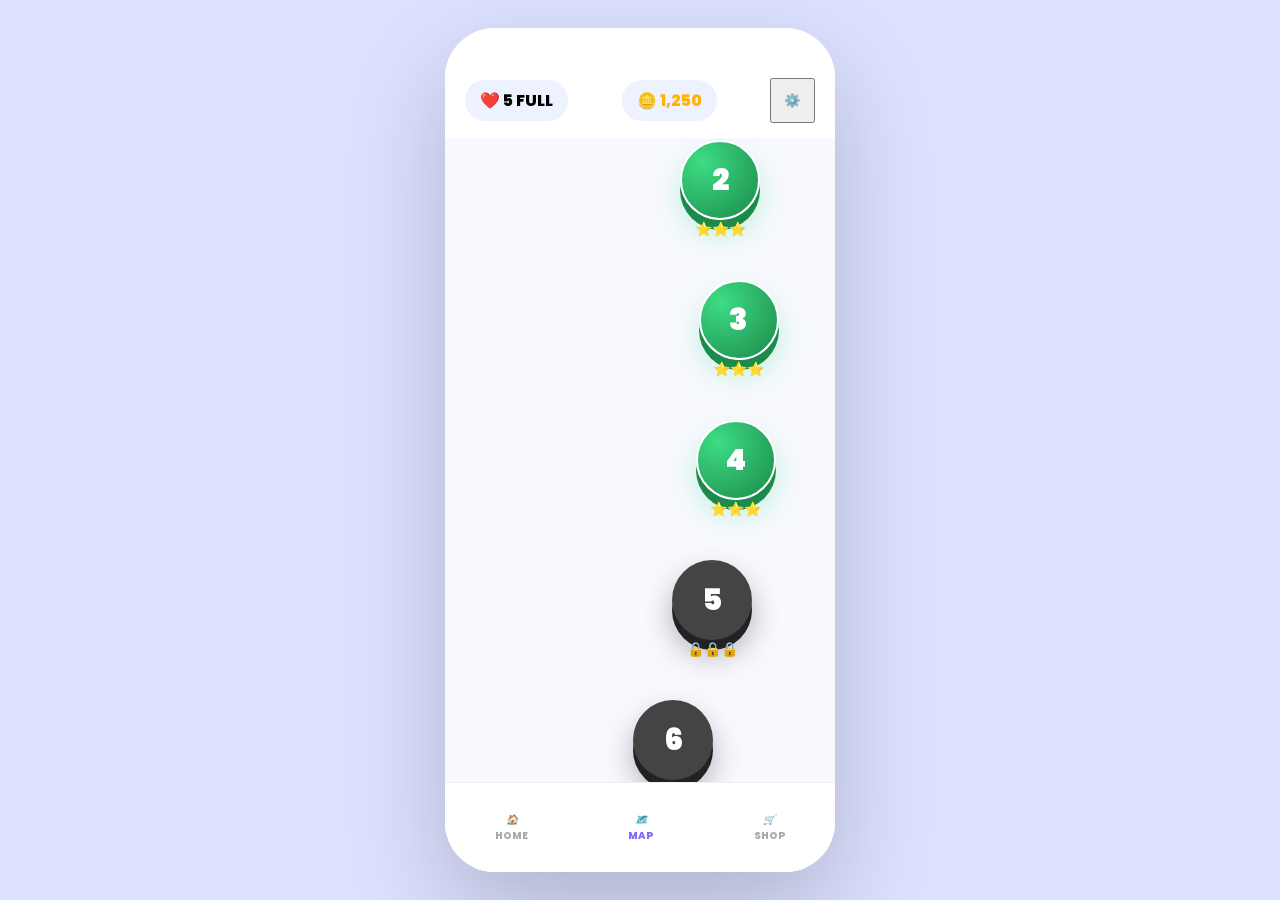
==== index.html @ 7d2faa35 "UI OVERHAUL: Replaced generic powerup icons with custom, highly detailed SVGs and a 3D-styled bomb e" ====
<!DOCTYPE html>
<html lang="en">
<head>
  <meta charset="UTF-8" />
  <meta name="viewport" content="width=device-width, initial-scale=1.0, maximum-scale=1.0, user-scalable=no, viewport-fit=cover" />
  <title>Bubble Shooter Pro</title>
  <link rel="preconnect" href="https://fonts.googleapis.com">
  <link href="https://fonts.googleapis.com/css2?family=Poppins:wght@400;600;700;900&display=swap" rel="stylesheet">
  <link rel="stylesheet" href="style.css">
</head>
<body>

<div class="game-container">

  <!-- MAP SCREEN (RESTORED FOREST) -->
  <div id="mapScreen" class="screen map-screen">
    <header class="hud-top-premium" style="background:#fff; padding: 50px 20px 15px;">
      <div class="hud-item" style="background:#eef2ff; padding:8px 15px; border-radius:20px; font-weight:800;">❤️ 5 <span>FULL</span></div>
      <div class="hud-item" style="background:#eef2ff; padding:8px 15px; border-radius:20px; font-weight:800; color:#ffb300;">🪙 <span id="map-coins">1250</span></div>
      <button class="hud-btn-p" style="width:45px; height:45px;" onclick="showScreen('settingsScreen')">⚙️</button>
    </header>
    <div class="map-scroller" id="mapScrollArea"><div id="levelPath" style="position:relative;"></div></div>
    <footer style="height:90px; background:#fff; display:flex; justify-content:space-around; align-items:center; border-top:1px solid #eee;">
      <div style="text-align:center; color:#aaa; font-size:10px; font-weight:800;"><i>🏠</i><br>HOME</div>
      <div style="text-align:center; color:#7b6cff; font-size:10px; font-weight:800;"><i>🗺️</i><br>MAP</div>
      <div style="text-align:center; color:#aaa; font-size:10px; font-weight:800;"><i>🛒</i><br>SHOP</div>
    </footer>
  </div>

  <!-- GAMEPLAY SCREEN (THE PHOTO CLONE) -->
  <div id="gameplayScreen" class="screen hidden play-bg">
    
    <header class="hud-top-premium">
      <button class="hamburger-btn" onclick="showScreen('mapScreen')">
        <div class="line"></div>
        <div class="line"></div>
        <div class="line"></div>
      </button>

      <div class="star-progress-track">
        <div class="star-progress-fill" style="width: 45%;"></div>
        <div class="star-wrapper" style="left: 33%;"><div class="p-star active">★</div></div>
        <div class="star-wrapper" style="left: 66%;"><div class="p-star">★</div></div>
        <div class="star-wrapper" style="left: 100%;"><div class="p-star">★</div></div>
      </div>

      <div class="score-pill">
        <h3 id="score">2450</h3>
      </div>
    </header>

    <canvas id="gameCanvas" style="position: absolute; top: 0; left: 0; width: 100%; height: 100%; z-index: 0;"></canvas>

    <footer class="hud-bottom-p">
      <div class="ammo-pill" id="ammo-val">55</div>
      
      <div class="shooter-row">
        <div class="main-ball-wrap">
          <div id="currentBall" class="cannon-ball-p" style="width:58px; height:58px;"></div>
          <div class="bubble-star-p" style="font-size: 32px;">✶</div>
        </div>
        <div class="reserve-ball-wrap" onclick="swapBubbles()">
          <div id="nextBall" class="cannon-ball-p" style="width:38px; height:38px;"></div>
          <div class="bubble-star-p" style="font-size: 24px;">✶</div>
          <!-- Slimmer & Swirly (Ghumaodar) Light Purple Arrows -->
          <svg class="swap-arrows" viewBox="0 0 100 100">
            <path d="M35,30 Q50,20 65,30" fill="none" stroke="rgba(214, 186, 255, 0.7)" stroke-width="5" stroke-linecap="round" />
            <path d="M62,25 L68,32 L58,35" fill="none" stroke="rgba(214, 186, 255, 0.7)" stroke-width="5" stroke-linecap="round" stroke-linejoin="round" />
            <path d="M65,70 Q50,80 35,70" fill="none" stroke="rgba(214, 186, 255, 0.7)" stroke-width="5" stroke-linecap="round" />
            <path d="M38,75 L32,68 L42,65" fill="none" stroke="rgba(214, 186, 255, 0.7)" stroke-width="5" stroke-linecap="round" stroke-linejoin="round" />
          </svg>
        </div>













      </div>

      <div class="pu-grid-p">
        <!-- Bomb -->
        <div class="pu-glass-btn pu-purple">
          <span style="font-size:42px; filter: drop-shadow(0 4px 4px rgba(0,0,0,0.4)); margin-top: -5px;">💣</span>
          <div class="pu-badge-premium pu-badge-purple">19</div>
        </div>
        
        <!-- Aim -->
        <div class="pu-glass-btn pu-cyan">
          <svg viewBox="0 0 100 100" style="width:80%; height:80%;">
            <circle cx="60" cy="20" r="20" fill="#fff" opacity="0.2" filter="blur(2px)"/>
            <path d="M 20,80 L 60,20 L 90,50" fill="none" stroke="#3ddc84" stroke-width="4" stroke-dasharray="4,4" stroke-linecap="round"/>
            <circle cx="20" cy="80" r="10" fill="#3ddc84" stroke="#fff" stroke-width="2"/>
            <circle cx="55" cy="15" r="6" fill="#3ddc84" stroke="#fff" stroke-width="1.5"/>
            <circle cx="65" cy="25" r="6" fill="#3ddc84" stroke="#fff" stroke-width="1.5"/>
          </svg>
          <div class="pu-badge-premium pu-badge-green">✓</div>
        </div>
        
        <!-- Rotate -->
        <div class="pu-glass-btn pu-cyan">
          <svg viewBox="0 0 100 100" style="width:80%; height:80%;">
            <defs>
              <radialGradient id="cyG"><stop offset="0%" stop-color="#ccffff"/><stop offset="100%" stop-color="#00ddff"/></radialGradient>
              <radialGradient id="grG"><stop offset="0%" stop-color="#ccffcc"/><stop offset="100%" stop-color="#00cc00"/></radialGradient>
              <radialGradient id="rdG"><stop offset="0%" stop-color="#ffcccc"/><stop offset="100%" stop-color="#ff0000"/></radialGradient>
            </defs>
            <!-- Arrows -->
            <path d="M 35,35 Q 50,20 65,35" fill="none" stroke="#fff" stroke-width="3" stroke-linecap="round"/>
            <polygon points="68,36 60,30 60,40" fill="#fff" />
            
            <path d="M 75,50 Q 75,70 55,80" fill="none" stroke="#fff" stroke-width="3" stroke-linecap="round"/>
            <polygon points="52,80 60,86 60,76" fill="#fff" />
            
            <path d="M 25,50 Q 25,70 45,80" fill="none" stroke="#fff" stroke-width="3" stroke-linecap="round"/>
            <polygon points="25,48 20,56 30,56" fill="#fff" />
            
            <!-- Bubbles -->
            <circle cx="50" cy="25" r="14" fill="url(#cyG)" stroke="#fff" stroke-width="2"/>
            <circle cx="25" cy="65" r="14" fill="url(#grG)" stroke="#fff" stroke-width="2"/>
            <circle cx="75" cy="65" r="14" fill="url(#rdG)" stroke="#fff" stroke-width="2"/>
          </svg>
          <div class="pu-badge-premium pu-badge-purple">2</div>
        </div>
        
        <!-- Ghost/Wind -->
        <div class="pu-glass-btn pu-purple">
          <svg viewBox="0 0 100 100" style="width:85%; height:85%;">
            <path d="M20,60 Q30,30 50,40 T80,40 Q60,70 40,70 T10,70 Z" fill="#fff" opacity="0.5" filter="blur(2px)"/>
            <path d="M30,50 Q45,35 60,50 T90,45" fill="none" stroke="#fff" stroke-width="3" stroke-linecap="round" opacity="0.8"/>
            <path d="M25,65 Q40,50 55,60 T85,60" fill="none" stroke="#fff" stroke-width="2" stroke-linecap="round" opacity="0.6"/>
            <circle cx="40" cy="45" r="10" fill="#fff" opacity="0.9" />
            <circle cx="30" cy="55" r="6" fill="#fff" opacity="0.8" />
          </svg>
          <div class="pu-badge-premium pu-badge-purple">13</div>
        </div>
      </div>
    </footer>


  </div>

</div>

<script src="game.js"></script>
</body>
</html>
---- style.css ----
:root {
  --p-purple: #7b6cff;
  --p-light-bg: #f3f6ff;
  --p-green: #3ddc84;
}

* { margin: 0; padding: 0; box-sizing: border-box; font-family: 'Poppins', sans-serif; }

body { background: #dce1ff; display: flex; justify-content: center; align-items: center; height: 100vh; overflow: hidden; }

.game-container {
  width: 390px; height: 844px; background: #fff; border-radius: 50px;
  position: relative; overflow: hidden; box-shadow: 0 40px 100px rgba(0,0,0,0.2);
}

.screen { position: absolute; inset: 0; display: flex; flex-direction: column; z-index: 10; }
.hidden { display: none !important; }

/* --- PLAY PAGE (EXACT PHOTO MATCH) --- */
.play-bg { 
  background: linear-gradient(180deg, #6c8cff 0%, #a2b9ff 40%, #fff 100%); 
}

.hud-top-premium {
  padding: 45px 12px 10px; display: flex; justify-content: space-between; align-items: center;
  background: transparent; z-index: 50; gap: 5px;
}
/* ──────── NEW PREMIUM HUD STYLES ──────── */
.hamburger-btn {
  width: 44px; height: 44px; 
  background: linear-gradient(180deg, #4da6ff 0%, #0077ff 100%);
  border: 2px solid #005bb5; border-radius: 8px;
  display: flex; flex-direction: column; justify-content: center; align-items: center; gap: 4px;
  box-shadow: inset 0 2px 4px rgba(255,255,255,0.4), 0 4px 6px rgba(0,0,0,0.3);
}
.hamburger-btn .line {
  width: 24px; height: 4px; background: #003366; border-radius: 2px;
  box-shadow: 0 1px 1px rgba(255,255,255,0.3);
}

.star-progress-track {
  flex: 1; max-width: 220px; height: 26px;
  background: #2b3553; border-radius: 13px; position: relative;
  box-shadow: inset 0 3px 6px rgba(0,0,0,0.5), 0 1px 2px rgba(255,255,255,0.2);
  border: 1px solid #1a2238; display: flex; align-items: center; margin: 0 10px;
}
.star-progress-fill {
  height: 100%; background: linear-gradient(180deg, #66ccff 0%, #0088ff 100%);
  border-radius: 13px; position: absolute; left: 0; top: 0;
  box-shadow: inset 0 2px 4px rgba(255,255,255,0.6);
}
.star-wrapper {
  position: absolute; top: 50%; transform: translate(-50%, -50%); z-index: 2;
}
.p-star {
  font-size: 24px; color: #7a8ba3; text-shadow: 0 2px 4px rgba(0,0,0,0.5);
  -webkit-text-stroke: 1px #5a6b83;
}
.p-star.active {
  color: #ffcc00; text-shadow: 0 2px 6px rgba(255,204,0,0.6), 0 2px 4px rgba(0,0,0,0.5);
  -webkit-text-stroke: 1px #cc9900; font-size: 28px;
}

.score-pill {
  background: #2b3553; border-radius: 15px; padding: 4px 14px;
  box-shadow: inset 0 3px 6px rgba(0,0,0,0.5), 0 1px 2px rgba(255,255,255,0.2);
  border: 1px solid #1a2238;
}
.score-pill h3 {
  font-size: 18px; color: #ffffff; font-weight: 900; margin: 0; letter-spacing: 1px;
}

.goal-icon-p { width: 22px; height: 22px; background: radial-gradient(circle at 6px 6px, #e1baff, #c76bff); border-radius: 50%; box-shadow: inset -1px -1px 3px rgba(0,0,0,0.2); }
.cannon-ball-p {
    width: 100%; height: 100%; 
    border-radius: 50% !important; /* Forced Circle */
    box-shadow: inset -3px -3px 8px rgba(0,0,0,0.3);
}

.goal-box-p h3 { font-size: 16px; color: #4a4a8c; font-weight: 900; }




/* THE SMOOTH WAVE (FIXED) */
.hud-bottom-p {
    position: absolute; bottom: 0; width: 100%; height: 180px;
    background: #f0f4ff; border-top-left-radius: 50px; border-top-right-radius: 50px;
    display: flex; justify-content: center; align-items: center; z-index: 100;
}
.wave-svg { position: absolute; top: -50px; left: 0; width: 100%; height: 60px; fill: #f0f4ff; }

/* ──────── PRECISE PHOTO CLONE HUD ──────── */
.hud-bottom-p {
    position: absolute; bottom: 0; width: 100%; height: 260px;
    background: transparent; pointer-events: none;
    display: flex; flex-direction: column; align-items: center; justify-content: flex-end;
    padding-bottom: 25px;
}

/* Ammo Pill Box */
.ammo-pill {
    background: #4a4a8c; color: #fff; font-weight: 900; font-size: 18px;
    padding: 4px 15px; border-radius: 20px; margin-bottom: 10px;
    box-shadow: 0 4px 10px rgba(0,0,0,0.2); pointer-events: auto;
}

/* Shooter Row */
.shooter-row {
    display: flex; align-items: center; gap: 20px; margin-bottom: 30px; pointer-events: auto;
}
.main-ball-wrap {
    position: relative; border-radius: 50%;
    display: flex; justify-content: center; align-items: center;
    aspect-ratio: 1 / 1; flex-shrink: 0;
}
.main-ball-wrap::after {
    content: '✶'; position: absolute; color: rgba(255,255,255,0.7); font-size: 30px; z-index: 5;
    pointer-events: none;
}

.reserve-ball-wrap {
    position: relative; aspect-ratio: 1 / 1; flex-shrink: 0;
    display: flex; justify-content: center; align-items: center; border-radius: 50%;
}

.swap-arrows { 
    position: absolute; width: 250%; height: 250%; opacity: 0.9; cursor: pointer; 
    animation: spin-premium 6s linear infinite; z-index: 6;
    pointer-events: none;
    transform-origin: center center;
}



@keyframes spin-premium { 
    from { transform: rotate(0deg) scale(1); } 
    50% { transform: rotate(180deg) scale(1.05); }
    to { transform: rotate(360deg) scale(1); } 
}



/* Wide Rectangle Powerup Grid */
.pu-grid-p {
    display: flex; gap: 8px; pointer-events: auto; width: 96%; max-width: 420px; justify-content: center;
}
.pu-glass-btn {
    flex: 1; height: 60px; border-radius: 12px; position: relative;
    border: 1px solid rgba(255,255,255,0.6); box-shadow: 0 4px 10px rgba(0,0,0,0.15), inset 0 -2px 4px rgba(0,0,0,0.1);
    display: flex; justify-content: center; align-items: center; cursor: pointer;
    overflow: hidden;
}
.pu-purple { background: linear-gradient(180deg, #d3d1f0, #9f9ee5); }
.pu-cyan { background: linear-gradient(180deg, #5de1ff, #00aaff); }

/* Glossy Shine */
.pu-glass-btn::before {
    content: ''; position: absolute; top: 0; left: 0; width: 100%; height: 50%;
    background: linear-gradient(180deg, rgba(255,255,255,0.7) 0%, rgba(255,255,255,0) 100%);
    border-radius: 12px 12px 50% 50%;
}
.pu-glass-btn svg { z-index: 2; filter: drop-shadow(0 2px 2px rgba(0,0,0,0.2)); }

/* Badges */
.pu-badge-premium {
    position: absolute; bottom: -5px; right: -5px; 
    color: #fff; font-size: 13px; font-weight: 900;
    width: 28px; height: 28px; border-radius: 50%;
    display: flex; justify-content: center; align-items: center;
    border: 2px solid #fff; box-shadow: 0 2px 5px rgba(0,0,0,0.3);
    z-index: 5;
    text-shadow: 0 1px 2px rgba(0,0,0,0.3);
}
.pu-badge-purple { background: radial-gradient(circle at 30% 30%, #e666ff, #aa00ff); }
.pu-badge-green { background: radial-gradient(circle at 30% 30%, #66ff66, #00cc00); }


.bubble-star-p {
    position: absolute; color: rgba(255,255,255,0.7); font-size: 20px; z-index: 5;
    pointer-events: none; width: 100%; height: 100%;
    display: flex; justify-content: center; align-items: center;
}
.reserve-ball-wrap::after {
    content: '✶'; position: absolute; color: rgba(255,255,255,0.7); font-size: 24px; z-index: 5;
    pointer-events: none;
}

/* MAP SCREEN (RESTORED) */
.map-screen { background: #f8f9ff; display: flex; flex-direction: column; }
.map-scroller { flex: 1; overflow-y: auto; background: url('https://images.unsplash.com/photo-1542273917363-3b1817f69a2d?auto=format&fit=crop&w=800&q=80') center; background-size: cover; scrollbar-width: none; position: relative; }
.node-premium { position: absolute; width: 80px; height: 80px; border-radius: 50%; background: #444; display: flex; justify-content: center; align-items: center; font-weight: 900; font-size: 30px; color: #fff; box-shadow: 0 10px 0 #222, 0 15px 30px rgba(0,0,0,0.3); }
.node-premium.unlocked { background: radial-gradient(circle at 20px 20px, #3ddc84, #1b8a4a); box-shadow: 0 10px 0 #1b8a4a, 0 15px 30px rgba(61,220,132,0.3); border: 2px solid #fff; }
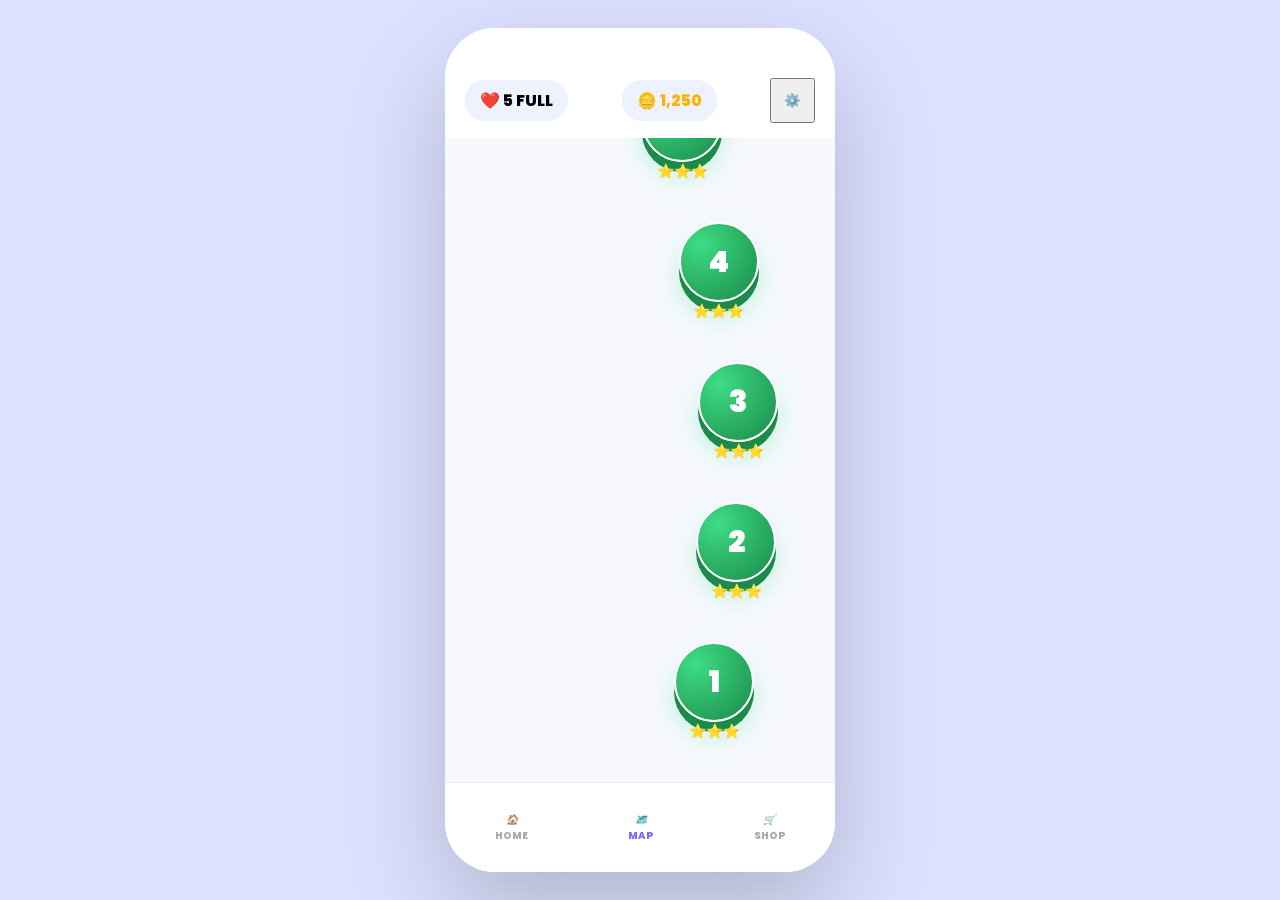
==== commit 9fe10758: "MAP UX: Added a smart floating arrow button (FAB) on the level map. The button appears automatically" ====
--- a/index.html
+++ b/index.html
@@ -20,6 +20,14 @@
       <button class="hud-btn-p" style="width:45px; height:45px;" onclick="showScreen('settingsScreen')">⚙️</button>
     </header>
     <div class="map-scroller" id="mapScrollArea"><div id="levelPath" style="position:relative;"></div></div>
+    
+    <!-- Focus Current Level Button -->
+    <button id="focusCurrentBtn" class="focus-current-btn hidden" onclick="scrollToCurrentLevel()">
+      <svg id="focusArrow" viewBox="0 0 24 24" fill="white" width="30" height="30" style="transition: transform 0.3s;">
+          <path d="M20 12l-1.41-1.41L13 16.17V4h-2v12.17l-5.58-5.59L4 12l8 8 8-8z"/>
+      </svg>
+    </button>
+    
     <footer style="height:90px; background:#fff; display:flex; justify-content:space-around; align-items:center; border-top:1px solid #eee;">
       <div style="text-align:center; color:#aaa; font-size:10px; font-weight:800;"><i>🏠</i><br>HOME</div>
       <div style="text-align:center; color:#7b6cff; font-size:10px; font-weight:800;"><i>🗺️</i><br>MAP</div>
@@ -94,50 +102,79 @@
         
         <!-- Aim -->
         <div class="pu-glass-btn pu-cyan">
-          <svg viewBox="0 0 100 100" style="width:80%; height:80%;">
-            <circle cx="60" cy="20" r="20" fill="#fff" opacity="0.2" filter="blur(2px)"/>
-            <path d="M 20,80 L 60,20 L 90,50" fill="none" stroke="#3ddc84" stroke-width="4" stroke-dasharray="4,4" stroke-linecap="round"/>
-            <circle cx="20" cy="80" r="10" fill="#3ddc84" stroke="#fff" stroke-width="2"/>
-            <circle cx="55" cy="15" r="6" fill="#3ddc84" stroke="#fff" stroke-width="1.5"/>
-            <circle cx="65" cy="25" r="6" fill="#3ddc84" stroke="#fff" stroke-width="1.5"/>
+          <svg viewBox="0 0 100 100" style="width:85%; height:85%;">
+            <circle cx="20" cy="85" r="10" fill="#3ddc84" stroke="#fff" stroke-width="2"/>
+            <path d="M 27,78 L 85,20 L 55,5" fill="none" stroke="#66ff66" stroke-width="6" stroke-dasharray="6,6" stroke-linecap="round"/>
+            <circle cx="85" cy="20" r="6" fill="#3ddc84"/>
+            <polygon points="55,5 65,10 60,20" fill="#66ff66" />
+            <circle cx="20" cy="85" r="15" fill="#fff" opacity="0.3" filter="blur(3px)"/>
           </svg>
           <div class="pu-badge-premium pu-badge-green">✓</div>
         </div>
         
         <!-- Rotate -->
         <div class="pu-glass-btn pu-cyan">
-          <svg viewBox="0 0 100 100" style="width:80%; height:80%;">
+          <svg viewBox="0 0 100 100" style="width:85%; height:85%;">
             <defs>
-              <radialGradient id="cyG"><stop offset="0%" stop-color="#ccffff"/><stop offset="100%" stop-color="#00ddff"/></radialGradient>
-              <radialGradient id="grG"><stop offset="0%" stop-color="#ccffcc"/><stop offset="100%" stop-color="#00cc00"/></radialGradient>
-              <radialGradient id="rdG"><stop offset="0%" stop-color="#ffcccc"/><stop offset="100%" stop-color="#ff0000"/></radialGradient>
+              <radialGradient id="cyG" cx="30%" cy="30%" r="70%">
+                <stop offset="0%" stop-color="#ccffff"/><stop offset="30%" stop-color="#00ddff"/><stop offset="100%" stop-color="#0066cc"/>
+              </radialGradient>
+              <radialGradient id="grG" cx="30%" cy="30%" r="70%">
+                <stop offset="0%" stop-color="#ccffcc"/><stop offset="30%" stop-color="#33cc33"/><stop offset="100%" stop-color="#006600"/>
+              </radialGradient>
+              <radialGradient id="rdG" cx="30%" cy="30%" r="70%">
+                <stop offset="0%" stop-color="#ffcccc"/><stop offset="30%" stop-color="#ff4d4d"/><stop offset="100%" stop-color="#990000"/>
+              </radialGradient>
             </defs>
-            <!-- Arrows -->
-            <path d="M 35,35 Q 50,20 65,35" fill="none" stroke="#fff" stroke-width="3" stroke-linecap="round"/>
-            <polygon points="68,36 60,30 60,40" fill="#fff" />
             
-            <path d="M 75,50 Q 75,70 55,80" fill="none" stroke="#fff" stroke-width="3" stroke-linecap="round"/>
-            <polygon points="52,80 60,86 60,76" fill="#fff" />
-            
-            <path d="M 25,50 Q 25,70 45,80" fill="none" stroke="#fff" stroke-width="3" stroke-linecap="round"/>
-            <polygon points="25,48 20,56 30,56" fill="#fff" />
-            
-            <!-- Bubbles -->
-            <circle cx="50" cy="25" r="14" fill="url(#cyG)" stroke="#fff" stroke-width="2"/>
-            <circle cx="25" cy="65" r="14" fill="url(#grG)" stroke="#fff" stroke-width="2"/>
-            <circle cx="75" cy="65" r="14" fill="url(#rdG)" stroke="#fff" stroke-width="2"/>
+            <!-- Fat Glossy Arrows -->
+            <path d="M 65,30 A 35 35 0 0 1 75,50" fill="none" stroke="rgba(255,255,255,0.8)" stroke-width="6" stroke-linecap="round"/>
+            <polygon points="70,45 77,57 84,45" fill="rgba(255,255,255,0.8)" />
+
+            <path d="M 60,75 A 35 35 0 0 1 35,70" fill="none" stroke="rgba(255,255,255,0.8)" stroke-width="6" stroke-linecap="round"/>
+            <polygon points="45,65 30,70 45,78" fill="rgba(255,255,255,0.8)" />
+
+            <path d="M 20,50 A 35 35 0 0 1 35,25" fill="none" stroke="rgba(255,255,255,0.8)" stroke-width="6" stroke-linecap="round"/>
+            <polygon points="28,32 38,20 42,32" fill="rgba(255,255,255,0.8)" />
+
+            <!-- 3D Bubbles -->
+            <circle cx="50" cy="20" r="15" fill="url(#cyG)" stroke="rgba(255,255,255,0.4)" stroke-width="1.5"/>
+            <circle cx="44" cy="13" r="4" fill="#fff" opacity="0.8"/>
+
+            <circle cx="20" cy="65" r="15" fill="url(#grG)" stroke="rgba(255,255,255,0.4)" stroke-width="1.5"/>
+            <circle cx="14" cy="58" r="4" fill="#fff" opacity="0.8"/>
+
+            <circle cx="80" cy="65" r="15" fill="url(#rdG)" stroke="rgba(255,255,255,0.4)" stroke-width="1.5"/>
+            <circle cx="74" cy="58" r="4" fill="#fff" opacity="0.8"/>
           </svg>
           <div class="pu-badge-premium pu-badge-purple">2</div>
         </div>
         
-        <!-- Ghost/Wind -->
+        <!-- Fireball (Falling Comet) -->
         <div class="pu-glass-btn pu-purple">
-          <svg viewBox="0 0 100 100" style="width:85%; height:85%;">
-            <path d="M20,60 Q30,30 50,40 T80,40 Q60,70 40,70 T10,70 Z" fill="#fff" opacity="0.5" filter="blur(2px)"/>
-            <path d="M30,50 Q45,35 60,50 T90,45" fill="none" stroke="#fff" stroke-width="3" stroke-linecap="round" opacity="0.8"/>
-            <path d="M25,65 Q40,50 55,60 T85,60" fill="none" stroke="#fff" stroke-width="2" stroke-linecap="round" opacity="0.6"/>
-            <circle cx="40" cy="45" r="10" fill="#fff" opacity="0.9" />
-            <circle cx="30" cy="55" r="6" fill="#fff" opacity="0.8" />
+          <svg viewBox="0 0 100 100" style="width:85%; height:85%;" class="fireball-anim">
+            <defs>
+              <linearGradient id="cometG" x1="0%" y1="100%" x2="100%" y2="0%">
+                <stop offset="0%" stop-color="#ffffff"/>
+                <stop offset="40%" stop-color="#88ccff"/>
+                <stop offset="100%" stop-color="rgba(102, 179, 255, 0)"/>
+              </linearGradient>
+              <filter id="glow">
+                <feGaussianBlur stdDeviation="3" result="coloredBlur"/>
+                <feMerge><feMergeNode in="coloredBlur"/><feMergeNode in="SourceGraphic"/></feMerge>
+              </filter>
+            </defs>
+            
+            <!-- Meteor Body / Tail -->
+            <path d="M25,75 C45,85 70,50 90,10 C50,30 15,55 25,75 Z" fill="url(#cometG)" filter="url(#glow)"/>
+            
+            <!-- Action Streaks -->
+            <path d="M15,65 L75,5" fill="none" stroke="url(#cometG)" stroke-width="3" stroke-linecap="round"/>
+            <path d="M35,85 L95,25" fill="none" stroke="url(#cometG)" stroke-width="3" stroke-linecap="round"/>
+            
+            <!-- Glowing Core (Head) -->
+            <circle cx="30" cy="70" r="12" fill="#fff" filter="url(#glow)"/>
+            <circle cx="30" cy="70" r="8" fill="#ccffff"/>
           </svg>
           <div class="pu-badge-premium pu-badge-purple">13</div>
         </div>
--- a/style.css
+++ b/style.css
@@ -139,7 +139,14 @@
     to { transform: rotate(360deg) scale(1); } 
 }
 
-
+@keyframes fire-flicker {
+    0%, 100% { transform: scale(1) translate(0, 0); filter: drop-shadow(0 0 4px #fff); }
+    50% { transform: scale(1.05) translate(-2px, 2px); filter: drop-shadow(0 0 10px #88ccff); }
+}
+.fireball-anim {
+    animation: fire-flicker 1.5s infinite ease-in-out;
+    transform-origin: center bottom;
+}
 
 /* Wide Rectangle Powerup Grid */
 .pu-grid-p {
@@ -192,3 +199,17 @@
 .node-premium { position: absolute; width: 80px; height: 80px; border-radius: 50%; background: #444; display: flex; justify-content: center; align-items: center; font-weight: 900; font-size: 30px; color: #fff; box-shadow: 0 10px 0 #222, 0 15px 30px rgba(0,0,0,0.3); }
 .node-premium.unlocked { background: radial-gradient(circle at 20px 20px, #3ddc84, #1b8a4a); box-shadow: 0 10px 0 #1b8a4a, 0 15px 30px rgba(61,220,132,0.3); border: 2px solid #fff; }
 
+/* Focus Current Level FAB */
+.focus-current-btn {
+    position: absolute; bottom: 100px; right: 20px;
+    width: 56px; height: 56px; border-radius: 28px;
+    background: linear-gradient(180deg, #5de1ff, #00aaff);
+    border: 3px solid #fff; box-shadow: 0 6px 15px rgba(0,0,0,0.3);
+    display: flex; justify-content: center; align-items: center;
+    cursor: pointer; z-index: 100; transition: opacity 0.3s, transform 0.3s;
+}
+.focus-current-btn:active { transform: scale(0.9) !important; }
+.focus-current-btn.hidden {
+    opacity: 0; pointer-events: none; transform: translateY(20px);
+}
+
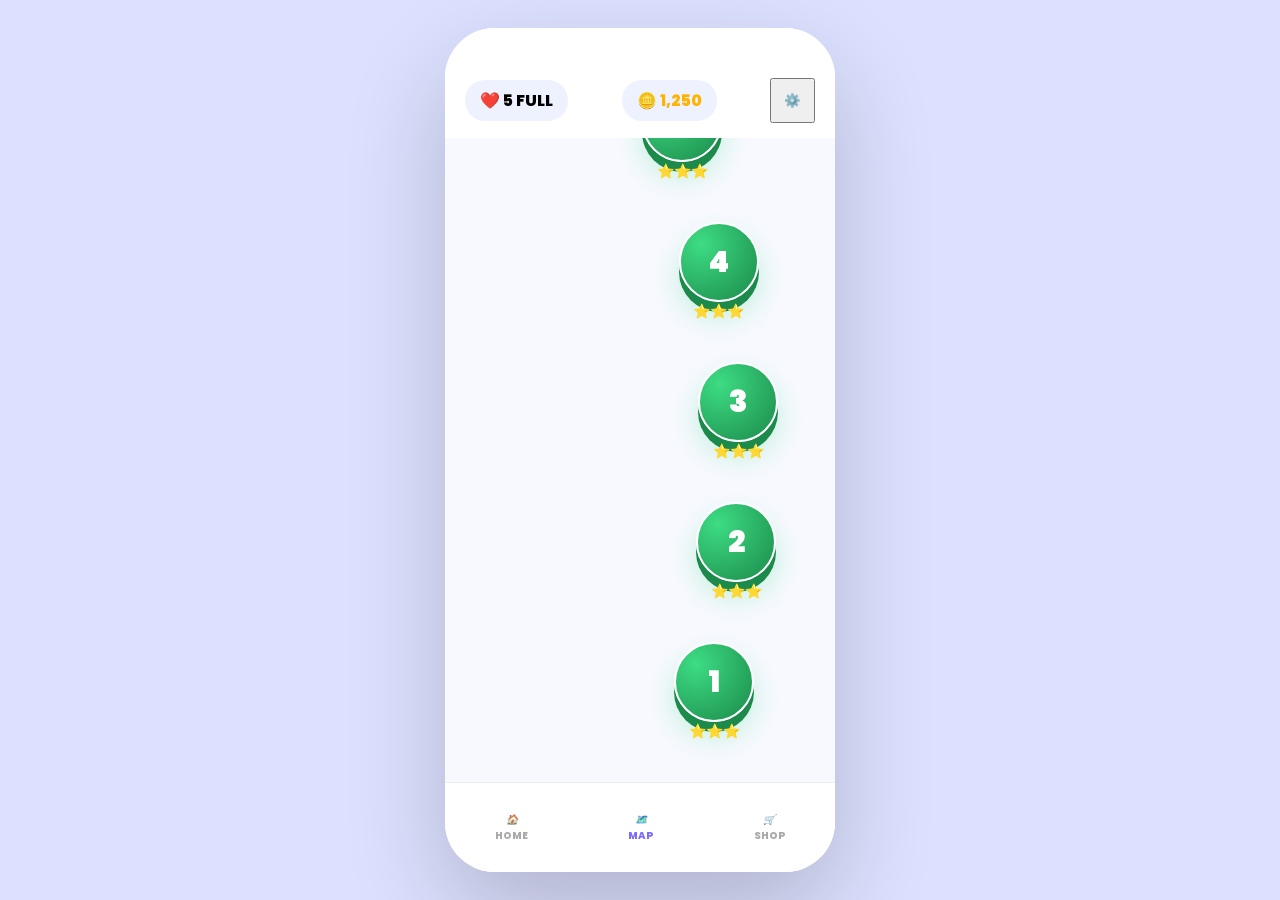
==== commit f246b89a: "FEATURE: GSAP Juice Effects - floating +100/+50 score popups, DOM bubble pop burst, screen shake on " ====
--- a/index.html
+++ b/index.html
@@ -187,5 +187,121 @@
 </div>
 
 <script src="game.js"></script>
+
+<!-- GSAP -->
+<script src="https://cdnjs.cloudflare.com/ajax/libs/gsap/3.12.2/gsap.min.js"></script>
+
+<style>
+.points { position:absolute; color:#fff; font-size:26px; font-weight:700; pointer-events:none; text-shadow:0 2px 10px rgba(0,0,0,0.25); z-index:999; animation:floatUp 1s forwards; }
+@keyframes floatUp { 0%{opacity:0;transform:translateY(0) scale(0.5)} 20%{opacity:1;transform:translateY(-10px) scale(1)} 100%{opacity:0;transform:translateY(-80px) scale(1.3)} }
+.bg-particle { position:fixed; border-radius:50%; background:rgba(255,255,255,0.35); filter:blur(2px); animation:floatParticle linear infinite; pointer-events:none; z-index:0; }
+@keyframes floatParticle { from{transform:translateY(0px)} to{transform:translateY(-100vh)} }
+.shake { animation:shake 0.25s; }
+@keyframes shake { 0%{transform:translateX(0)} 25%{transform:translateX(-5px)} 50%{transform:translateX(5px)} 75%{transform:translateX(-3px)} 100%{transform:translateX(0)} }
+.level-complete { position:fixed; inset:0; z-index:9999; background:rgba(0,0,0,0.55); backdrop-filter:blur(10px); display:none; justify-content:center; align-items:center; }
+.complete-card { width:300px; padding:35px; border-radius:36px; background:rgba(255,255,255,0.95); text-align:center; box-shadow:0 20px 60px rgba(0,0,0,0.3); }
+.complete-card h1 { font-size:38px; color:#5b4dff; margin-bottom:8px; }
+.complete-card p { color:#888; margin-bottom:22px; font-size:16px; }
+.complete-btn { width:220px; height:60px; border:none; border-radius:20px; background:linear-gradient(to right,#ffb300,#ff7a00); color:white; font-size:20px; font-weight:700; cursor:pointer; box-shadow:0 8px 20px rgba(255,150,0,0.4); }
+.combo-text { position:fixed; top:160px; left:50%; transform:translateX(-50%); color:#fff; font-size:38px; font-weight:800; text-shadow:0 5px 15px rgba(0,0,0,0.3); opacity:0; z-index:999; pointer-events:none; }
+</style>
+
+<!-- LEVEL COMPLETE MODAL -->
+<div class="level-complete" id="levelComplete">
+  <div class="complete-card">
+    <h1>LEVEL COMPLETE 🎉</h1>
+    <p>You cleared all bubbles!</p>
+    <button class="complete-btn" id="nextLevelBtn">NEXT LEVEL ▶</button>
+  </div>
+</div>
+<div class="combo-text" id="comboText">COMBO x3</div>
+
+<script>
+// ── Background Particles ──────────────────────────────────
+(function createBgParticles(){
+  for(let i=0;i<20;i++){
+    const p=document.createElement('div');
+    p.className='bg-particle';
+    p.style.width=Math.random()*8+4+'px';
+    p.style.height=p.style.width;
+    p.style.left=Math.random()*100+'%';
+    p.style.bottom='-20px';
+    p.style.animationDuration=Math.random()*10+8+'s';
+    p.style.animationDelay=Math.random()*10+'s';
+    p.style.opacity=Math.random()*0.6+0.2;
+    document.body.appendChild(p);
+  }
+})();
+
+// ── Floating Score Popup ──────────────────────────────────
+window.showPoints = function(x, y, text) {
+  const div = document.createElement('div');
+  div.className = 'points';
+  div.innerText = text;
+  div.style.left = x + 'px';
+  div.style.top  = y + 'px';
+  document.body.appendChild(div);
+  setTimeout(() => div.remove(), 1000);
+};
+
+// ── Screen Shake ──────────────────────────────────────────
+window.screenShake = function() {
+  const el = document.getElementById('gameplayScreen');
+  if (!el) return;
+  el.classList.add('shake');
+  setTimeout(() => el.classList.remove('shake'), 250);
+};
+
+// ── Bubble Pop Particles (DOM) ────────────────────────────
+window.animateBubblePop = function(x, y, color) {
+  for(let i=0;i<8;i++){
+    const p = document.createElement('div');
+    p.style.cssText = `position:fixed;width:10px;height:10px;border-radius:50%;background:${color};left:${x}px;top:${y}px;z-index:9998;pointer-events:none;`;
+    document.body.appendChild(p);
+    if(window.gsap) {
+      gsap.to(p, { x:(Math.random()-0.5)*120, y:(Math.random()-0.5)*120, scale:0, opacity:0, duration:0.6, onComplete:()=>p.remove() });
+    } else { setTimeout(()=>p.remove(), 600); }
+  }
+};
+
+// ── Combo System ──────────────────────────────────────────
+let _combo = 0;
+window.increaseCombo = function() {
+  _combo++;
+  if (_combo >= 3) {
+    const el = document.getElementById('comboText');
+    el.innerText = `COMBO x${_combo}`;
+    if(window.gsap) {
+      gsap.fromTo(el, {scale:0.4,opacity:0,y:0}, {scale:1,opacity:1,duration:0.3});
+      gsap.to(el, {opacity:0,y:-40,delay:0.7,duration:0.4});
+    }
+  }
+  clearTimeout(window._comboTimer);
+  window._comboTimer = setTimeout(() => _combo = 0, 1500);
+};
+
+// ── Level Complete Modal ──────────────────────────────────
+window.showLevelComplete = function() {
+  const modal = document.getElementById('levelComplete');
+  modal.style.display = 'flex';
+  if(window.gsap) gsap.from('.complete-card', {scale:0.5, duration:0.4, ease:'back.out(1.7)'});
+};
+
+document.getElementById('nextLevelBtn').addEventListener('click', () => {
+  document.getElementById('levelComplete').style.display = 'none';
+  // Go to next level
+  if(window.S) {
+    S.currentLevel = Math.min(S.currentLevel + 1, 5000);
+  }
+  if(window.startGame) startGame();
+});
+
+// ── Smooth Button Press ───────────────────────────────────
+document.querySelectorAll('button').forEach(btn => {
+  btn.addEventListener('mousedown', () => { if(window.gsap) gsap.to(btn, {scale:0.92, duration:0.1}); });
+  btn.addEventListener('mouseup',   () => { if(window.gsap) gsap.to(btn, {scale:1,    duration:0.1}); });
+});
+</script>
 </body>
 </html>
+
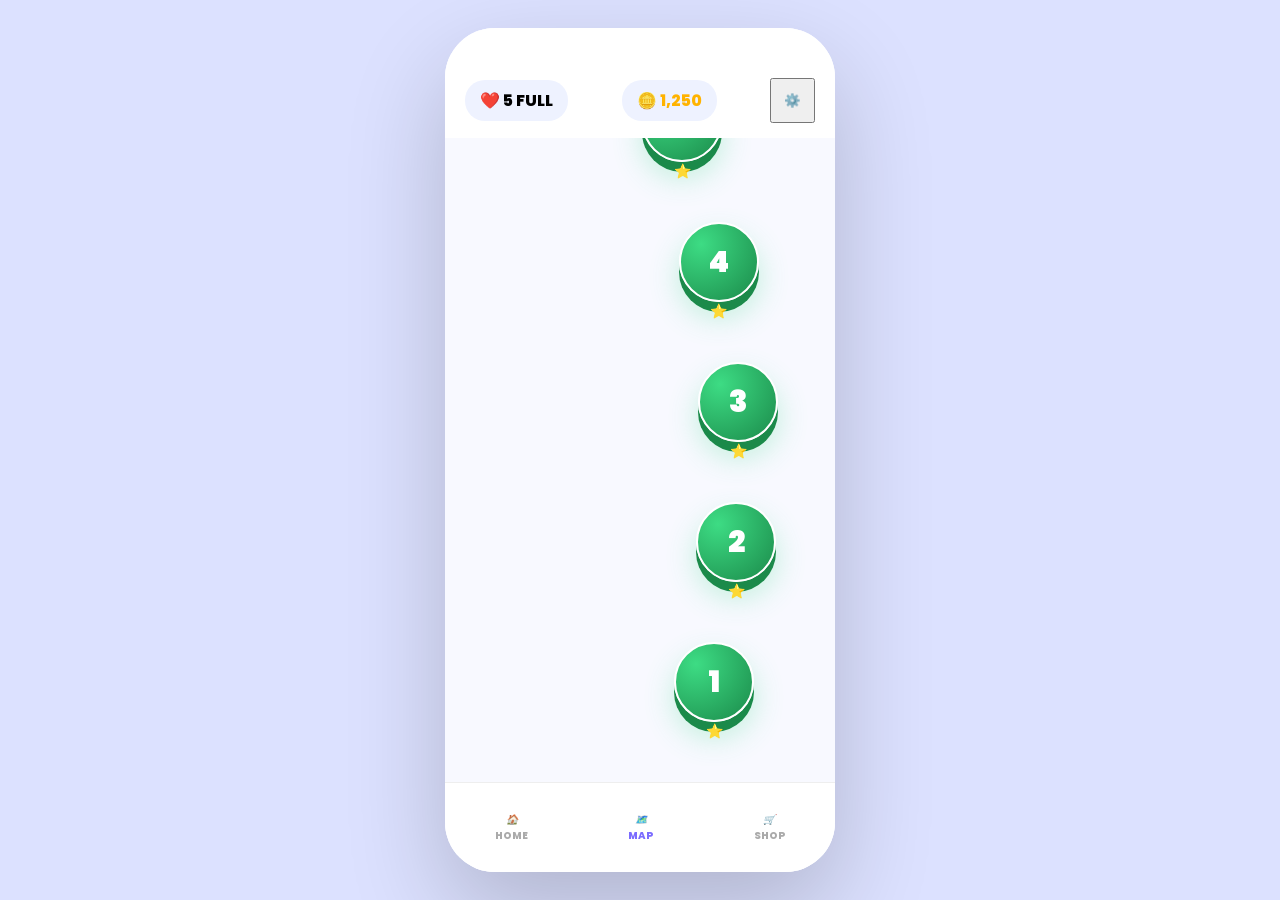
==== commit 5209598c: "FEATURE: Replaced standard alerts with GSAP animated Modals for both Level Clear and Level Failed (O" ====
--- a/index.html
+++ b/index.html
@@ -203,15 +203,25 @@
 .complete-card h1 { font-size:38px; color:#5b4dff; margin-bottom:8px; }
 .complete-card p { color:#888; margin-bottom:22px; font-size:16px; }
 .complete-btn { width:220px; height:60px; border:none; border-radius:20px; background:linear-gradient(to right,#ffb300,#ff7a00); color:white; font-size:20px; font-weight:700; cursor:pointer; box-shadow:0 8px 20px rgba(255,150,0,0.4); }
+.failed-btn { width:220px; height:60px; border:none; border-radius:20px; background:linear-gradient(to right,#ff4d4d,#cc0000); color:white; font-size:20px; font-weight:700; cursor:pointer; box-shadow:0 8px 20px rgba(200,0,0,0.4); }
 .combo-text { position:fixed; top:160px; left:50%; transform:translateX(-50%); color:#fff; font-size:38px; font-weight:800; text-shadow:0 5px 15px rgba(0,0,0,0.3); opacity:0; z-index:999; pointer-events:none; }
 </style>
 
 <!-- LEVEL COMPLETE MODAL -->
 <div class="level-complete" id="levelComplete">
   <div class="complete-card">
-    <h1>LEVEL COMPLETE 🎉</h1>
+    <h1>LEVEL CLEAR 🎉</h1>
     <p>You cleared all bubbles!</p>
     <button class="complete-btn" id="nextLevelBtn">NEXT LEVEL ▶</button>
+  </div>
+</div>
+
+<!-- LEVEL FAILED MODAL -->
+<div class="level-complete" id="levelFailed">
+  <div class="complete-card">
+    <h1 style="color:#ff4d4d;">OUT OF MOVES 😢</h1>
+    <p>You didn't clear the board in time.</p>
+    <button class="failed-btn" id="retryLevelBtn">TRY AGAIN ↻</button>
   </div>
 </div>
 <div class="combo-text" id="comboText">COMBO x3</div>
@@ -281,18 +291,29 @@
 };
 
 // ── Level Complete Modal ──────────────────────────────────
+// ── Level Complete / Failed Modals ──────────────────────────
 window.showLevelComplete = function() {
   const modal = document.getElementById('levelComplete');
   modal.style.display = 'flex';
-  if(window.gsap) gsap.from('.complete-card', {scale:0.5, duration:0.4, ease:'back.out(1.7)'});
+  if(window.gsap) gsap.from(modal.querySelector('.complete-card'), {scale:0.5, duration:0.4, ease:'back.out(1.7)'});
+};
+
+window.showLevelFailed = function() {
+  const modal = document.getElementById('levelFailed');
+  modal.style.display = 'flex';
+  if(window.gsap) gsap.from(modal.querySelector('.complete-card'), {scale:0.5, duration:0.4, ease:'back.out(1.7)'});
 };
 
 document.getElementById('nextLevelBtn').addEventListener('click', () => {
   document.getElementById('levelComplete').style.display = 'none';
-  // Go to next level
   if(window.S) {
     S.currentLevel = Math.min(S.currentLevel + 1, 5000);
   }
+  if(window.startGame) startGame();
+});
+
+document.getElementById('retryLevelBtn').addEventListener('click', () => {
+  document.getElementById('levelFailed').style.display = 'none';
   if(window.startGame) startGame();
 });
 
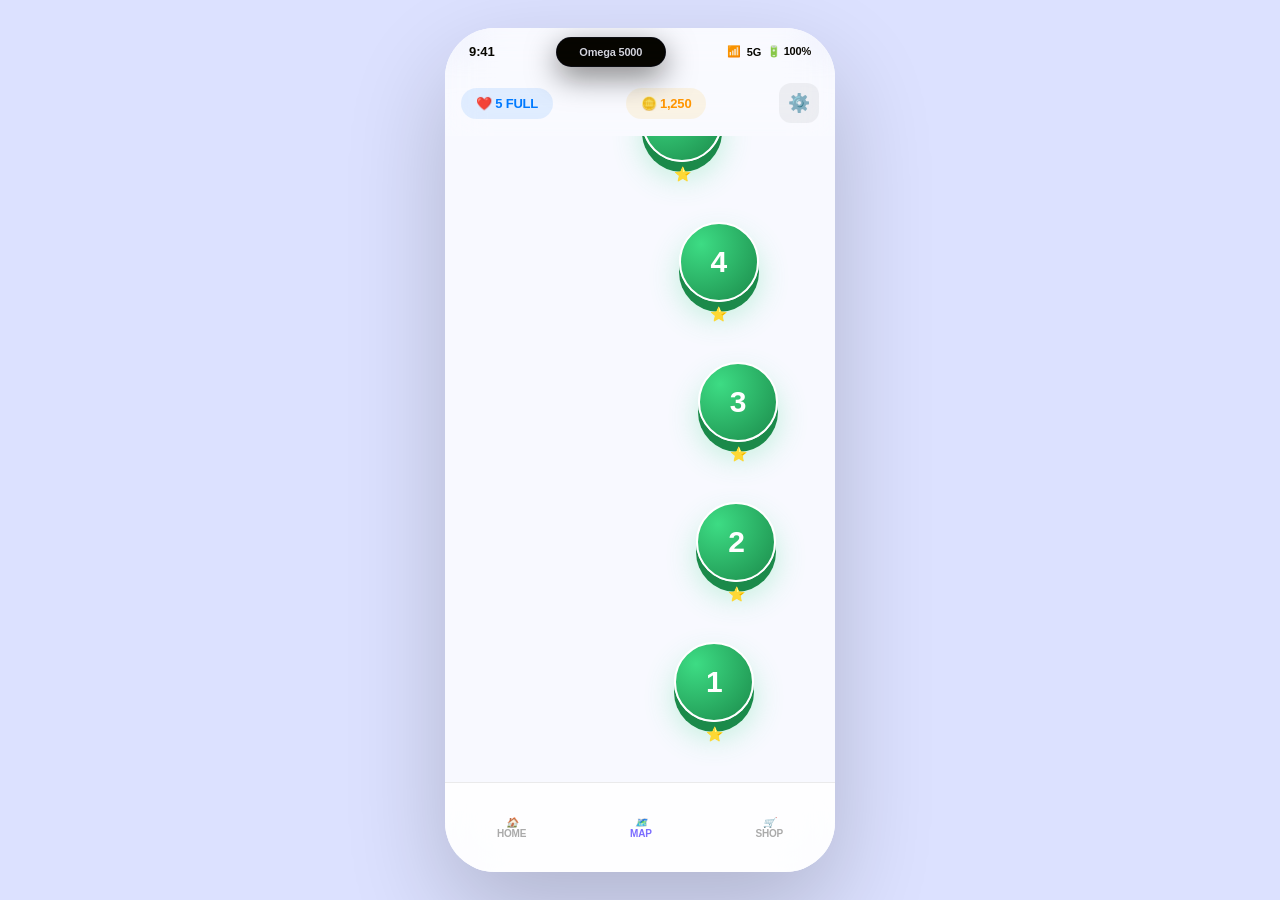
==== commit 249e7c75: "UI: Transformed interface into hyper-premium iOS 17 aesthetic with frosted glass, Dynamic Island, st" ====
--- a/index.html
+++ b/index.html
@@ -12,12 +12,25 @@
 
 <div class="game-container">
 
+  <!-- iOS OVERLAYS (SHARED) -->
+  <div class="ios-status-bar">
+    <span class="time">9:41</span>
+    <div class="dynamic-island" id="dynamicIsland">
+      <span id="island-text">Omega 5000</span>
+    </div>
+    <div class="status-icons">
+      <span>📶</span>
+      <span>5G</span>
+      <span>🔋 100%</span>
+    </div>
+  </div>
+
   <!-- MAP SCREEN (RESTORED FOREST) -->
   <div id="mapScreen" class="screen map-screen">
-    <header class="hud-top-premium" style="background:#fff; padding: 50px 20px 15px;">
-      <div class="hud-item" style="background:#eef2ff; padding:8px 15px; border-radius:20px; font-weight:800;">❤️ 5 <span>FULL</span></div>
-      <div class="hud-item" style="background:#eef2ff; padding:8px 15px; border-radius:20px; font-weight:800; color:#ffb300;">🪙 <span id="map-coins">1250</span></div>
-      <button class="hud-btn-p" style="width:45px; height:45px;" onclick="showScreen('settingsScreen')">⚙️</button>
+    <header class="hud-top-premium" style="background:rgba(255,255,255,0.75); backdrop-filter:blur(20px); padding: 60px 20px 15px; border-bottom:1px solid rgba(0,0,0,0.05);">
+      <div class="hud-item" style="background:rgba(0,122,255,0.1); color:#007aff; padding:8px 15px; border-radius:20px; font-weight:800; font-size:13px;">❤️ 5 <span>FULL</span></div>
+      <div class="hud-item" style="background:rgba(255,179,0,0.1); color:#ff9500; padding:8px 15px; border-radius:20px; font-weight:800; font-size:13px;">🪙 <span id="map-coins">1250</span></div>
+      <button class="hud-btn-p" style="width:40px; height:40px; border-radius:12px; background:rgba(0,0,0,0.05); border:none; display:flex; justify-content:center; align-items:center; font-size:18px;" onclick="showScreen('settingsScreen')">⚙️</button>
     </header>
     <div class="map-scroller" id="mapScrollArea"><div id="levelPath" style="position:relative;"></div></div>
     
@@ -31,7 +44,7 @@
     <footer style="height:90px; background:#fff; display:flex; justify-content:space-around; align-items:center; border-top:1px solid #eee;">
       <div style="text-align:center; color:#aaa; font-size:10px; font-weight:800;"><i>🏠</i><br>HOME</div>
       <div style="text-align:center; color:#7b6cff; font-size:10px; font-weight:800;"><i>🗺️</i><br>MAP</div>
-      <div style="text-align:center; color:#aaa; font-size:10px; font-weight:800;"><i>🛒</i><br>SHOP</div>
+      <div onclick="showScreen('shopScreen')" style="text-align:center; color:#aaa; font-size:10px; font-weight:800; cursor:pointer;"><i>🛒</i><br>SHOP</div>
     </footer>
   </div>
 
@@ -95,13 +108,13 @@
 
       <div class="pu-grid-p">
         <!-- Bomb -->
-        <div class="pu-glass-btn pu-purple">
+        <div class="pu-glass-btn pu-purple" onclick="usePowerup('bomb')">
           <span style="font-size:42px; filter: drop-shadow(0 4px 4px rgba(0,0,0,0.4)); margin-top: -5px;">💣</span>
-          <div class="pu-badge-premium pu-badge-purple">19</div>
+          <div class="pu-badge-premium pu-badge-purple" id="badge-bomb">0</div>
         </div>
         
         <!-- Aim -->
-        <div class="pu-glass-btn pu-cyan">
+        <div class="pu-glass-btn pu-cyan" onclick="usePowerup('aim')">
           <svg viewBox="0 0 100 100" style="width:85%; height:85%;">
             <circle cx="20" cy="85" r="10" fill="#3ddc84" stroke="#fff" stroke-width="2"/>
             <path d="M 27,78 L 85,20 L 55,5" fill="none" stroke="#66ff66" stroke-width="6" stroke-dasharray="6,6" stroke-linecap="round"/>
@@ -109,7 +122,7 @@
             <polygon points="55,5 65,10 60,20" fill="#66ff66" />
             <circle cx="20" cy="85" r="15" fill="#fff" opacity="0.3" filter="blur(3px)"/>
           </svg>
-          <div class="pu-badge-premium pu-badge-green">✓</div>
+          <div class="pu-badge-premium pu-badge-green" id="badge-aim">0</div>
         </div>
         
         <!-- Rotate -->
@@ -151,7 +164,7 @@
         </div>
         
         <!-- Fireball (Falling Comet) -->
-        <div class="pu-glass-btn pu-purple">
+        <div class="pu-glass-btn pu-purple" onclick="usePowerup('fireball')">
           <svg viewBox="0 0 100 100" style="width:85%; height:85%;" class="fireball-anim">
             <defs>
               <linearGradient id="cometG" x1="0%" y1="100%" x2="100%" y2="0%">
@@ -176,12 +189,68 @@
             <circle cx="30" cy="70" r="12" fill="#fff" filter="url(#glow)"/>
             <circle cx="30" cy="70" r="8" fill="#ccffff"/>
           </svg>
-          <div class="pu-badge-premium pu-badge-purple">13</div>
+          <div class="pu-badge-premium pu-badge-purple" id="badge-fireball">0</div>
         </div>
       </div>
     </footer>
 
 
+  </div>
+
+  <!-- SHOP SCREEN -->
+  <div id="shopScreen" class="screen hidden" style="background:#f4f7ff; width:100%; height:100%;">
+    <header class="hud-top-premium" style="background:#fff; padding: 50px 20px 15px; border-bottom:1px solid #eee;">
+      <h2 style="color:#5b4dff; margin:0; font-size:24px;">Shop</h2>
+      <div class="hud-item" style="background:#eef2ff; padding:8px 15px; border-radius:20px; font-weight:800; color:#ffb300;">🪙 <span id="shop-coins">1250</span></div>
+    </header>
+    <div style="padding:20px; display:flex; flex-direction:column; gap:15px; overflow-y:auto; height:calc(100% - 180px);">
+      <div style="background:#fff; border-radius:20px; padding:20px; display:flex; justify-content:space-between; align-items:center; box-shadow:0 10px 30px rgba(0,0,0,0.05);">
+        <div style="display:flex; align-items:center; gap:15px;">
+          <span style="font-size:36px;">💣</span>
+          <div><h3 style="margin:0; color:#333;">Bomb</h3><p style="margin:0; color:#888; font-size:12px;">Destroys area</p></div>
+        </div>
+        <button style="background:#ffb300; border:none; padding:10px 20px; border-radius:15px; color:#fff; font-weight:800; font-size:16px;" onclick="buyItem('bomb', 500)">500 🪙</button>
+      </div>
+      <div style="background:#fff; border-radius:20px; padding:20px; display:flex; justify-content:space-between; align-items:center; box-shadow:0 10px 30px rgba(0,0,0,0.05);">
+        <div style="display:flex; align-items:center; gap:15px;">
+          <span style="font-size:36px;">🎯</span>
+          <div><h3 style="margin:0; color:#333;">Super Aim</h3><p style="margin:0; color:#888; font-size:12px;">Longer trajectory</p></div>
+        </div>
+        <button style="background:#ffb300; border:none; padding:10px 20px; border-radius:15px; color:#fff; font-weight:800; font-size:16px;" onclick="buyItem('aim', 300)">300 🪙</button>
+      </div>
+      <div style="background:#fff; border-radius:20px; padding:20px; display:flex; justify-content:space-between; align-items:center; box-shadow:0 10px 30px rgba(0,0,0,0.05);">
+        <div style="display:flex; align-items:center; gap:15px;">
+          <span style="font-size:36px;">☄️</span>
+          <div><h3 style="margin:0; color:#333;">Fireball</h3><p style="margin:0; color:#888; font-size:12px;">Burns everything</p></div>
+        </div>
+        <button style="background:#ffb300; border:none; padding:10px 20px; border-radius:15px; color:#fff; font-weight:800; font-size:16px;" onclick="buyItem('fireball', 800)">800 🪙</button>
+      </div>
+    </div>
+    <footer style="position:absolute; bottom:0; width:100%; height:90px; background:#fff; display:flex; justify-content:space-around; align-items:center; border-top:1px solid #eee;">
+      <div onclick="showScreen('mapScreen')" style="text-align:center; color:#aaa; font-size:10px; font-weight:800; cursor:pointer;"><i>🏠</i><br>HOME</div>
+      <div onclick="showScreen('mapScreen')" style="text-align:center; color:#aaa; font-size:10px; font-weight:800; cursor:pointer;"><i>🗺️</i><br>MAP</div>
+      <div style="text-align:center; color:#7b6cff; font-size:10px; font-weight:800;"><i>🛒</i><br>SHOP</div>
+    </footer>
+  </div>
+
+  <!-- SETTINGS SCREEN -->
+  <div id="settingsScreen" class="screen hidden" style="background:#f4f7ff; width:100%; height:100%;">
+    <header class="hud-top-premium" style="background:#fff; padding: 50px 20px 15px; border-bottom:1px solid #eee; display:flex; justify-content:space-between; align-items:center;">
+      <button class="hud-btn-p" style="width:45px; height:45px;" onclick="showScreen('mapScreen')">⬅️</button>
+      <h2 style="color:#5b4dff; margin:0; font-size:24px;">Settings</h2>
+      <div style="width:45px;"></div>
+    </header>
+    <div style="padding:30px 20px; display:flex; flex-direction:column; gap:20px;">
+      <div style="background:#fff; border-radius:20px; padding:20px; display:flex; justify-content:space-between; align-items:center; box-shadow:0 10px 30px rgba(0,0,0,0.05);">
+        <h3 style="margin:0; color:#333;">Sound Effects</h3>
+        <button id="toggleSoundBtn" style="background:#3ddc84; border:none; padding:10px 20px; border-radius:15px; color:#fff; font-weight:800; font-size:16px;" onclick="toggleSound()">ON</button>
+      </div>
+      <div style="background:#fff; border-radius:20px; padding:20px; display:flex; justify-content:space-between; align-items:center; box-shadow:0 10px 30px rgba(0,0,0,0.05);">
+        <h3 style="margin:0; color:#333;">Music</h3>
+        <button id="toggleMusicBtn" style="background:#3ddc84; border:none; padding:10px 20px; border-radius:15px; color:#fff; font-weight:800; font-size:16px;" onclick="toggleMusic()">ON</button>
+      </div>
+      <button style="background:#ff4d4d; border:none; padding:15px; border-radius:20px; color:#fff; font-weight:800; font-size:18px; margin-top:20px; box-shadow:0 10px 30px rgba(255,77,77,0.3);" onclick="resetProgress()">Reset Progress</button>
+    </div>
   </div>
 
 </div>
@@ -293,12 +362,26 @@
 // ── Level Complete Modal ──────────────────────────────────
 // ── Level Complete / Failed Modals ──────────────────────────
 window.showLevelComplete = function() {
+  const island = document.getElementById('dynamicIsland');
+  const islandText = document.getElementById('island-text');
+  if (island && islandText) {
+      islandText.innerText = `🎉 LEVEL CLEARED!`;
+      island.classList.add('expanded');
+  }
+
   const modal = document.getElementById('levelComplete');
   modal.style.display = 'flex';
   if(window.gsap) gsap.from(modal.querySelector('.complete-card'), {scale:0.5, duration:0.4, ease:'back.out(1.7)'});
 };
 
 window.showLevelFailed = function() {
+  const island = document.getElementById('dynamicIsland');
+  const islandText = document.getElementById('island-text');
+  if (island && islandText) {
+      islandText.innerText = `😢 OUT OF MOVES`;
+      island.classList.add('expanded');
+  }
+
   const modal = document.getElementById('levelFailed');
   modal.style.display = 'flex';
   if(window.gsap) gsap.from(modal.querySelector('.complete-card'), {scale:0.5, duration:0.4, ease:'back.out(1.7)'});
@@ -306,6 +389,8 @@
 
 document.getElementById('nextLevelBtn').addEventListener('click', () => {
   document.getElementById('levelComplete').style.display = 'none';
+  const island = document.getElementById('dynamicIsland');
+  if (island) island.classList.remove('expanded');
   if(window.S) {
     S.currentLevel = Math.min(S.currentLevel + 1, 5000);
   }
@@ -314,6 +399,8 @@
 
 document.getElementById('retryLevelBtn').addEventListener('click', () => {
   document.getElementById('levelFailed').style.display = 'none';
+  const island = document.getElementById('dynamicIsland');
+  if (island) island.classList.remove('expanded');
   if(window.startGame) startGame();
 });
 
--- a/style.css
+++ b/style.css
@@ -213,3 +213,250 @@
     opacity: 0; pointer-events: none; transform: translateY(20px);
 }
 
+/* ==========================================
+    HYPER-PREMIUM iOS 17 DESIGN SYSTEM OVERRIDES
+   ========================================== */
+
+/* Overriding typography with iOS system standard */
+* {
+  font-family: -apple-system, BlinkMacSystemFont, "SF Pro Display", "SF Pro Text", "SF Pro", "Helvetica Neue", Helvetica, Arial, sans-serif !important;
+  letter-spacing: -0.2px;
+}
+
+/* iOS Status Bar & Dynamic Island */
+.ios-status-bar {
+  position: absolute; top: 0; left: 0; width: 100%; height: 47px;
+  display: flex; justify-content: space-between; align-items: center;
+  padding: 0 24px; z-index: 9999; pointer-events: none;
+  font-size: 13px; font-weight: 600; color: #000;
+  mix-blend-mode: difference; filter: invert(1); /* Auto light/dark text contrast */
+}
+.ios-status-bar .time { font-weight: 700; letter-spacing: -0.1px; }
+.ios-status-bar .status-icons { display: flex; gap: 6px; align-items: center; font-size: 11px; }
+
+/* Dynamic Island */
+.dynamic-island {
+  width: 110px; height: 30px; background: #000; border-radius: 20px;
+  display: flex; justify-content: center; align-items: center;
+  color: #fff; font-size: 11px; font-weight: 700;
+  transition: width 0.4s cubic-bezier(0.19, 1, 0.22, 1), height 0.4s cubic-bezier(0.19, 1, 0.22, 1), border-radius 0.4s;
+  pointer-events: auto; box-shadow: 0 10px 30px rgba(0,0,0,0.5);
+  border: 0.5px solid rgba(255,255,255,0.08);
+}
+.dynamic-island span {
+  opacity: 0.85; transition: opacity 0.3s;
+  white-space: nowrap; overflow: hidden; text-overflow: ellipsis;
+  max-width: 90%;
+}
+.dynamic-island.expanded {
+  width: 280px; height: 65px; border-radius: 26px;
+  flex-direction: column; justify-content: space-around;
+  padding: 10px;
+}
+.dynamic-island.expanded span { font-size: 14px; font-weight: 800; color: #ffcc00; }
+
+/* iOS Home Indicator */
+.ios-home-indicator {
+  position: absolute; bottom: 8px; left: 50%; transform: translateX(-50%);
+  width: 140px; height: 5px; background: rgba(0,0,0,0.3); border-radius: 10px;
+  z-index: 9999; pointer-events: none;
+}
+.play-bg ~ .ios-home-indicator {
+  background: rgba(255,255,255,0.5);
+}
+
+/* Translucent iOS Tabbar / Footers */
+footer {
+  background: rgba(255, 255, 255, 0.8) !important;
+  backdrop-filter: blur(30px) !important;
+  -webkit-backdrop-filter: blur(30px) !important;
+  border-top: 0.5px solid rgba(0,0,0,0.08) !important;
+  box-shadow: none !important;
+}
+
+/* Modern iOS 17 Settings style layouts */
+#settingsScreen, #shopScreen {
+  background: #f2f2f7 !important; /* iOS Light Gray */
+}
+#settingsScreen header, #shopScreen header {
+  background: rgba(255, 255, 255, 0.8) !important;
+  backdrop-filter: blur(25px) !important;
+  -webkit-backdrop-filter: blur(25px) !important;
+  border-bottom: 0.5px solid rgba(0,0,0,0.08) !important;
+}
+#settingsScreen > div, #shopScreen > div {
+  background: transparent !important;
+  padding: 85px 16px 30px !important;
+}
+
+/* iOS 17 Rounded Grouped Table Cell Styles */
+#settingsScreen > div > div, #shopScreen > div > div {
+  background: #ffffff !important;
+  border-radius: 12px !important;
+  box-shadow: 0 1px 2px rgba(0,0,0,0.02) !important;
+  border: 0.5px solid rgba(0,0,0,0.05) !important;
+  margin-bottom: 12px !important;
+  padding: 14px 18px !important;
+  transition: background-color 0.2s;
+}
+#settingsScreen > div > div:active, #shopScreen > div > div:active {
+  background: #f2f2f7 !important;
+}
+
+/* Clean iOS Switches */
+button#toggleSoundBtn, button#toggleMusicBtn {
+  position: relative;
+  width: 51px !important; height: 31px !important;
+  border-radius: 16px !important;
+  background: #34c759 !important; /* iOS system green */
+  border: none !important;
+  box-shadow: none !important;
+  transition: background-color 0.25s cubic-bezier(0.16, 1, 0.3, 1) !important;
+  cursor: pointer;
+  padding: 0 !important;
+  outline: none;
+}
+button#toggleSoundBtn::after, button#toggleMusicBtn::after {
+  content: '';
+  position: absolute; top: 2px; left: 2px;
+  width: 27px; height: 27px;
+  border-radius: 50%;
+  background: #ffffff;
+  box-shadow: 0 3px 8px rgba(0,0,0,0.15), 0 1px 1px rgba(0,0,0,0.05);
+  transition: transform 0.25s cubic-bezier(0.16, 1, 0.3, 1) !important;
+}
+button#toggleSoundBtn.off, button#toggleMusicBtn.off {
+  background: #e9e9ea !important;
+}
+button#toggleSoundBtn.off::after, button#toggleMusicBtn.off::after {
+  transform: translateX(0) !important;
+}
+button#toggleSoundBtn:not(.off)::after, button#toggleMusicBtn:not(.off)::after {
+  transform: translateX(20px) !important;
+}
+
+/* Apple Pay style Coin Badges & Buttons */
+#shopScreen button {
+  background: #007aff !important; /* Apple blue */
+  border-radius: 18px !important;
+  color: #fff !important;
+  font-weight: 600 !important;
+  font-size: 14px !important;
+  padding: 6px 14px !important;
+  box-shadow: none !important;
+  border: none !important;
+}
+#shopScreen button:active { opacity: 0.8; }
+
+/* Settings Reset Button */
+#settingsScreen button:last-child {
+  background: #ff3b30 !important; /* iOS system red */
+  color: #ffffff !important;
+  font-weight: 600 !important;
+  border-radius: 12px !important;
+  border: none !important;
+  box-shadow: none !important;
+  margin-top: 15px !important;
+}
+
+/* Beautiful iOS Frosted Glass Modals */
+.level-complete {
+  background: rgba(0,0,0,0.2) !important;
+  backdrop-filter: blur(35px) !important;
+  -webkit-backdrop-filter: blur(35px) !important;
+  display: none;
+}
+.complete-card {
+  width: 320px !important;
+  padding: 30px 24px !important;
+  border-radius: 28px !important;
+  background: rgba(255, 255, 255, 0.85) !important;
+  box-shadow: 0 20px 50px rgba(0,0,0,0.15) !important;
+  border: 0.5px solid rgba(255,255,255,0.4) !important;
+  text-align: center;
+}
+.complete-card h1 {
+  font-size: 26px !important;
+  font-weight: 800 !important;
+  color: #000 !important;
+  letter-spacing: -0.5px !important;
+}
+.complete-card p {
+  color: #555 !important;
+  font-size: 15px !important;
+  font-weight: 500 !important;
+  margin-bottom: 25px !important;
+}
+.complete-btn {
+  width: 100% !important;
+  height: 52px !important;
+  border-radius: 14px !important;
+  background: #34c759 !important; /* iOS Green */
+  color: #fff !important;
+  font-weight: 600 !important;
+  font-size: 17px !important;
+  box-shadow: 0 4px 12px rgba(52,199,89,0.3) !important;
+}
+.failed-btn {
+  width: 100% !important;
+  height: 52px !important;
+  border-radius: 14px !important;
+  background: #ff3b30 !important; /* iOS Red */
+  color: #fff !important;
+  font-weight: 600 !important;
+  font-size: 17px !important;
+  box-shadow: 0 4px 12px rgba(255,59,48,0.3) !important;
+}
+
+/* Translucent Gameplay Glass HUD */
+.hud-top-premium {
+  background: rgba(255,255,255,0.15) !important;
+  backdrop-filter: blur(20px) !important;
+  -webkit-backdrop-filter: blur(20px) !important;
+  border-bottom: 0.5px solid rgba(255,255,255,0.1) !important;
+  padding: 55px 16px 12px !important;
+}
+.score-pill, .star-progress-track {
+  background: rgba(255,255,255,0.2) !important;
+  border: 0.5px solid rgba(255,255,255,0.1) !important;
+  box-shadow: none !important;
+}
+.star-progress-fill {
+  background: linear-gradient(90deg, #34c759, #30b0c7) !important;
+  box-shadow: none !important;
+}
+.hamburger-btn {
+  background: rgba(255,255,255,0.2) !important;
+  border: 0.5px solid rgba(255,255,255,0.15) !important;
+  box-shadow: none !important;
+  border-radius: 12px !important;
+}
+.hamburger-btn .line {
+  background: #fff !important;
+  box-shadow: none !important;
+}
+
+/* Premium bottom glass launcher */
+.hud-bottom-p {
+  background: rgba(255,255,255,0.12) !important;
+  backdrop-filter: blur(25px) !important;
+  -webkit-backdrop-filter: blur(25px) !important;
+  border-top: 0.5px solid rgba(255,255,255,0.15) !important;
+  padding-bottom: 30px !important;
+}
+.ammo-pill {
+  background: rgba(255,255,255,0.25) !important;
+  color: #fff !important;
+  font-weight: 700 !important;
+  box-shadow: none !important;
+  border: 0.5px solid rgba(255,255,255,0.2) !important;
+}
+.pu-glass-btn {
+  background: rgba(255,255,255,0.2) !important;
+  border: 0.5px solid rgba(255,255,255,0.15) !important;
+  box-shadow: none !important;
+  backdrop-filter: blur(10px) !important;
+  -webkit-backdrop-filter: blur(10px) !important;
+}
+.pu-glass-btn::before { display: none; }
+
